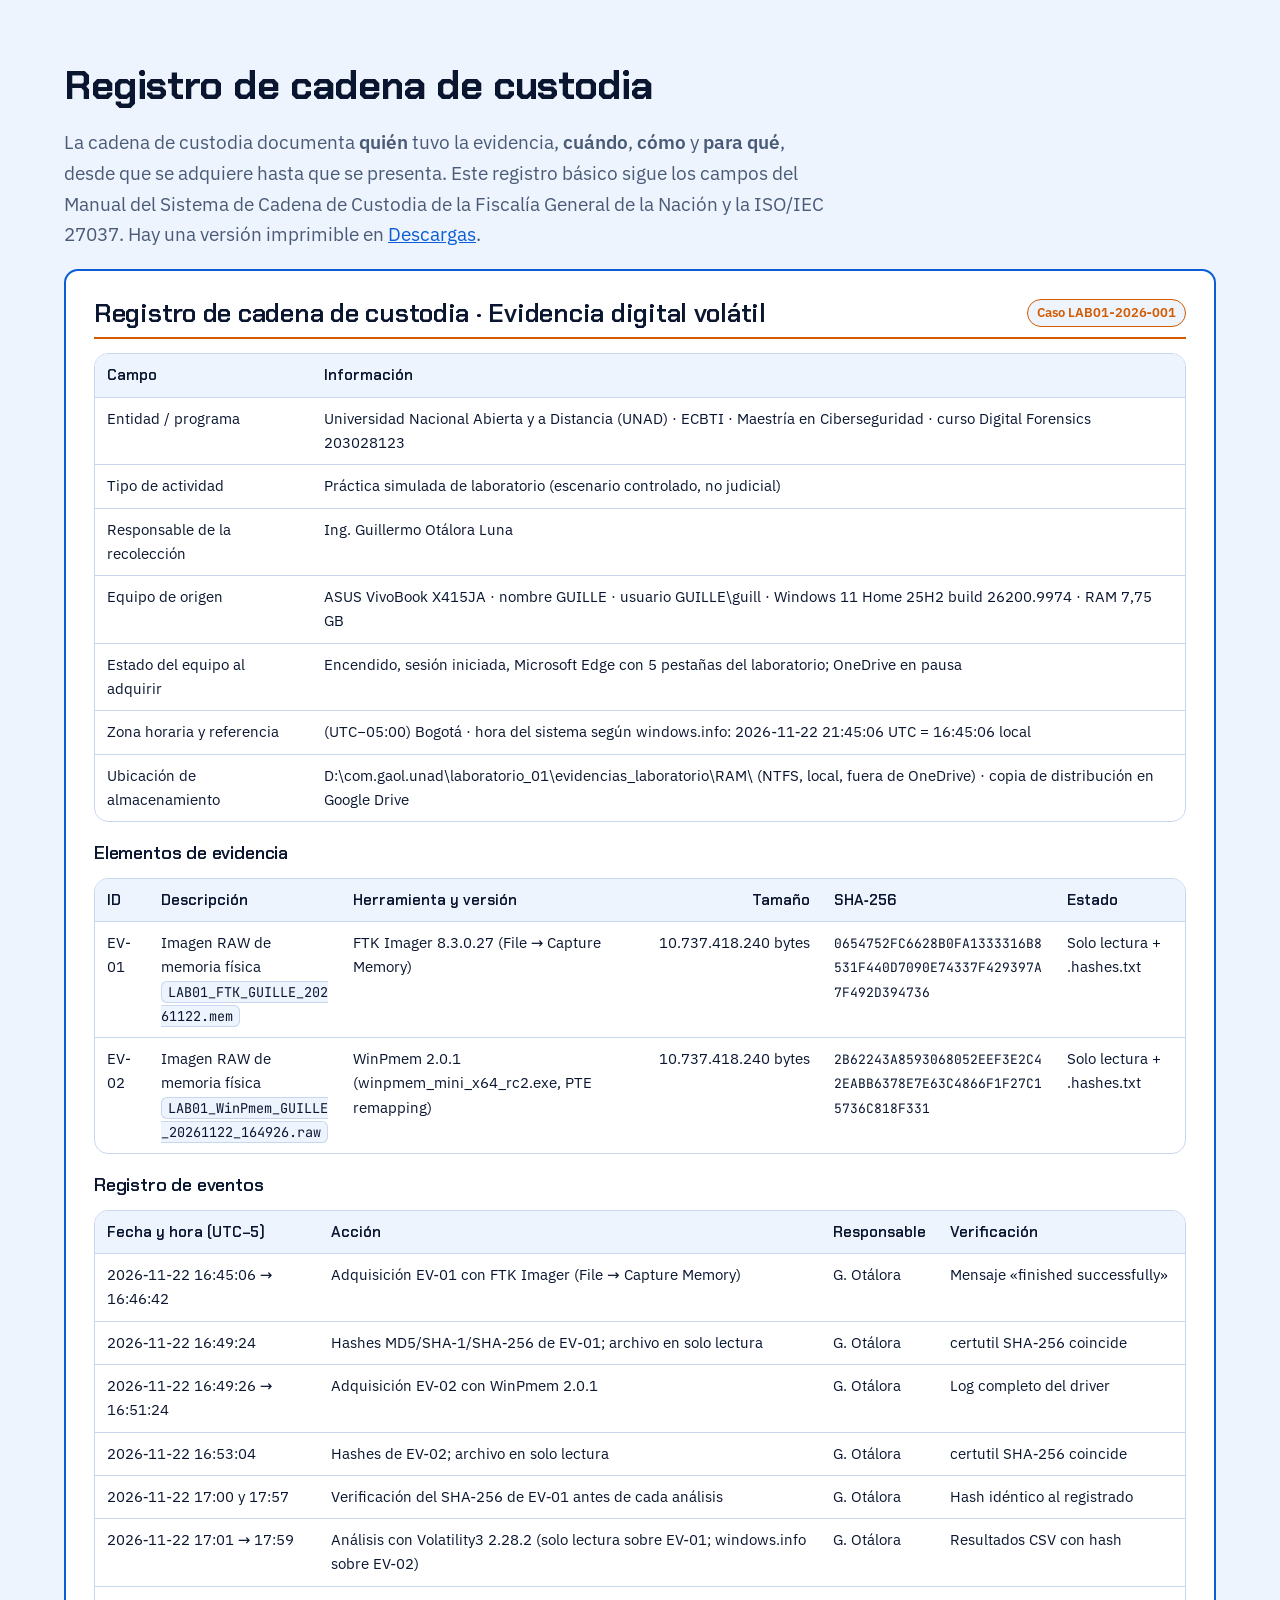
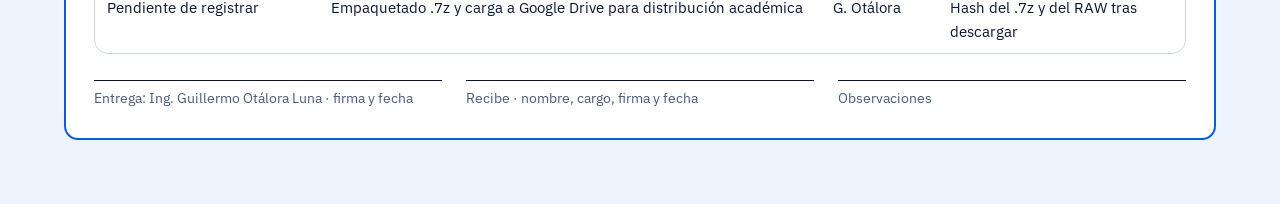
==== cadena-custodia-imprimible.html @ 342c8598 "Add files via upload Publicación inicial Laboratorio 01" ====
<!DOCTYPE html>
<html lang="es">
<head>
<meta charset="utf-8">
<meta name="viewport" content="width=device-width, initial-scale=1">
<title>Cadena de custodia LAB01</title>
<meta name="author" content="Ingeniero Guillermo Otálora Luna">
<meta name="description" content="Tutorial: adquisición de memoria RAM con FTK Imager y WinPmem, hashes, cadena de custodia y análisis con Volatility3. Digital Forensics 203028123, UNAD.">
<link rel="icon" href="assets/favicon.svg" type="image/svg+xml">
<link rel="stylesheet" href="css/estilos.css">
<script>try{var t=localStorage.getItem("lab01-tema");if(t)document.documentElement.dataset.theme=t}catch(e){}</script>
</head>
<body>
<div class="readbar" aria-hidden="true"></div>
<main>
<section class="band alt" id="custodia"><div class="wrap">
 <h2>Registro de cadena de custodia</h2>
 <p class="lead">La cadena de custodia documenta <b>quién</b> tuvo la evidencia, <b>cuándo</b>, <b>cómo</b> y <b>para qué</b>, desde que se adquiere hasta que se presenta. Este registro básico sigue los campos del Manual del Sistema de Cadena de Custodia de la Fiscalía General de la Nación y la ISO/IEC 27037. Hay una versión imprimible en <a href="#descargas">Descargas</a>.</p>
 <div class="coc">
  <header><h3>Registro de cadena de custodia · Evidencia digital volátil</h3><span class="tag o">Caso LAB01‑2026‑001</span></header>
  <div class="scroll"><table class="stack"><thead><tr><th>Campo</th><th>Información</th></tr></thead><tbody><tr><td>Entidad / programa</td><td>Universidad Nacional Abierta y a Distancia (UNAD) · ECBTI · Maestría en Ciberseguridad · curso Digital Forensics 203028123</td></tr><tr><td>Tipo de actividad</td><td>Práctica simulada de laboratorio (escenario controlado, no judicial)</td></tr><tr><td>Responsable de la recolección</td><td>Ing. Guillermo Otálora Luna</td></tr><tr><td>Equipo de origen</td><td>ASUS VivoBook X415JA · nombre GUILLE · usuario GUILLE\guill · Windows 11 Home 25H2 build 26200.9974 · RAM 7,75 GB</td></tr><tr><td>Estado del equipo al adquirir</td><td>Encendido, sesión iniciada, Microsoft Edge con 5 pestañas del laboratorio; OneDrive en pausa</td></tr><tr><td>Zona horaria y referencia</td><td>(UTC−05:00) Bogotá · hora del sistema según windows.info: 2026‑11‑22 21:45:06 UTC = 16:45:06 local</td></tr><tr><td>Ubicación de almacenamiento</td><td>D:\com.gaol.unad\laboratorio_01\evidencias_laboratorio\RAM\ (NTFS, local, fuera de OneDrive) · copia de distribución en Google Drive</td></tr></tbody></table></div>
  <h4>Elementos de evidencia</h4>
  <div class="scroll"><table class="stack"><thead><tr><th>ID</th><th>Descripción</th><th>Herramienta y versión</th><th class="num">Tamaño</th><th>SHA‑256</th><th>Estado</th></tr></thead><tbody><tr><td>EV-01</td><td>Imagen RAW de memoria física<br><code>LAB01_FTK_GUILLE_20261122.mem</code></td><td>FTK Imager 8.3.0.27 (File → Capture Memory)</td><td class="num">10.737.418.240 bytes</td><td><span class="h">0654752FC6628B0FA1333316B8531F440D7090E74337F429397A7F492D394736</span></td><td>Solo lectura + .hashes.txt</td></tr><tr><td>EV-02</td><td>Imagen RAW de memoria física<br><code>LAB01_WinPmem_GUILLE_20261122_164926.raw</code></td><td>WinPmem 2.0.1 (winpmem_mini_x64_rc2.exe, PTE remapping)</td><td class="num">10.737.418.240 bytes</td><td><span class="h">2B62243A8593068052EEF3E2C42EABB6378E7E63C4866F1F27C15736C818F331</span></td><td>Solo lectura + .hashes.txt</td></tr></tbody></table></div>
  <h4>Registro de eventos</h4>
  <div class="scroll"><table class="stack"><thead><tr><th>Fecha y hora (UTC−5)</th><th>Acción</th><th>Responsable</th><th>Verificación</th></tr></thead><tbody><tr><td>2026‑11‑22 16:45:06 → 16:46:42</td><td>Adquisición EV‑01 con FTK Imager (File → Capture Memory)</td><td>G. Otálora</td><td>Mensaje «finished successfully»</td></tr><tr><td>2026‑11‑22 16:49:24</td><td>Hashes MD5/SHA‑1/SHA‑256 de EV‑01; archivo en solo lectura</td><td>G. Otálora</td><td>certutil SHA‑256 coincide</td></tr><tr><td>2026‑11‑22 16:49:26 → 16:51:24</td><td>Adquisición EV‑02 con WinPmem 2.0.1</td><td>G. Otálora</td><td>Log completo del driver</td></tr><tr><td>2026‑11‑22 16:53:04</td><td>Hashes de EV‑02; archivo en solo lectura</td><td>G. Otálora</td><td>certutil SHA‑256 coincide</td></tr><tr><td>2026‑11‑22 17:00 y 17:57</td><td>Verificación del SHA‑256 de EV‑01 antes de cada análisis</td><td>G. Otálora</td><td>Hash idéntico al registrado</td></tr><tr><td>2026‑11‑22 17:01 → 17:59</td><td>Análisis con Volatility3 2.28.2 (solo lectura sobre EV‑01; windows.info sobre EV‑02)</td><td>G. Otálora</td><td>Resultados CSV con hash</td></tr><tr><td>Pendiente de registrar</td><td>Empaquetado .7z y carga a Google Drive para distribución académica</td><td>G. Otálora</td><td>Hash del .7z y del RAW tras descargar</td></tr></tbody></table></div>
  <div class="sig"><div>Entrega: Ing. Guillermo Otálora Luna · firma y fecha</div><div>Recibe · nombre, cargo, firma y fecha</div><div>Observaciones</div></div>
 </div>
</div></section></main></body></html>
---- css/estilos.css ----
/* VOICE   técnico-docente: un manual de laboratorio forense para principiantes, preciso y sin relleno
   IDEA    la consola de un laboratorio de evidencia digital: chips de memoria, trazas de datos, sellos de hash
   PICTURE el flujo vivo RAM -> imagen RAW -> hash -> custodia -> Volatility3, con datos que viajan y parpadean
   COLOUR  fondo azul profundo (noche) o blanco (día); azul eléctrico = adquisición/datos; naranja = integridad/hash/alertas; cian = análisis
   TYPE    Chakra Petch (títulos, tecnológico) + IBM Plex Sans (texto) + JetBrains Mono (comandos)
   LAYOUT  cabecera fija con índice; portada con título y diagrama animado; bandas por paso con texto + capturas; tablas reales */

/* Fuentes alojadas en el propio sitio (funcionan sin conexión) */
@font-face{font-family:"Chakra Petch";src:url(../assets/fonts/chakra-petch-latin-600-normal.woff2) format("woff2");font-weight:600;font-style:normal;font-display:swap}
@font-face{font-family:"Chakra Petch";src:url(../assets/fonts/chakra-petch-latin-700-normal.woff2) format("woff2");font-weight:700;font-style:normal;font-display:swap}
@font-face{font-family:"IBM Plex Sans";src:url(../assets/fonts/ibm-plex-sans-latin-400-normal.woff2) format("woff2");font-weight:400;font-style:normal;font-display:swap}
@font-face{font-family:"IBM Plex Sans";src:url(../assets/fonts/ibm-plex-sans-latin-600-normal.woff2) format("woff2");font-weight:600;font-style:normal;font-display:swap}
@font-face{font-family:"IBM Plex Sans";src:url(../assets/fonts/ibm-plex-sans-latin-400-italic.woff2) format("woff2");font-weight:400;font-style:italic;font-display:swap}
@font-face{font-family:"JetBrains Mono";src:url(../assets/fonts/jetbrains-mono-latin-400-normal.woff2) format("woff2");font-weight:400;font-style:normal;font-display:swap}
@font-face{font-family:"JetBrains Mono";src:url(../assets/fonts/jetbrains-mono-latin-600-normal.woff2) format("woff2");font-weight:600;font-style:normal;font-display:swap}

:root{
  color-scheme:light dark;
  --bg:light-dark(#ffffff,#040b18);
  --bg2:light-dark(#eef4fd,#081429);
  --panel:light-dark(#f6f9ff,#0b1b36);
  --line:light-dark(#c9d7ee,#1c3358);
  --ink:light-dark(#0a1630,#e4edfb);
  --muted:light-dark(#4a5b78,#9fb2d1);
  --blue:light-dark(#0b5cd5,#3d9bff);
  --blue2:light-dark(#063a8c,#1f6fe0);
  --orange:light-dark(#d45a00,#ff8a2a);
  --cyan:light-dark(#007f99,#33d6ff);
  --ok:light-dark(#0b7a43,#3ddc84);
  --bad:light-dark(#b3261e,#ff6b5e);
  --code:light-dark(#0d1b33,#020812);
  --codeink:#dbe7ff;
  --glow:light-dark(rgba(11,92,213,.18),rgba(61,155,255,.35));
  --r:14px;
}
:root[data-theme=light]{color-scheme:light}
:root[data-theme=dark]{color-scheme:dark}
*{box-sizing:border-box;min-width:0}
html{scroll-behavior:smooth;scroll-padding-top:76px}
body{margin:0;background:var(--bg);color:var(--ink);font:16.5px/1.62 "IBM Plex Sans",system-ui,Segoe UI,Roboto,sans-serif;overflow-x:clip}
img{max-width:100%;height:auto;display:block}
a{color:var(--blue)}
a:hover{color:var(--orange)}
h1,h2,h3,h4{font-family:"Chakra Petch","IBM Plex Sans",sans-serif;line-height:1.08;letter-spacing:-.01em;text-wrap:balance;margin:0 0 .5em}
h1{font-size:clamp(34px,5vw,56px);font-weight:700}
h2{font-size:clamp(28px,3.4vw,40px);font-weight:700}
h3{font-size:clamp(21px,2.2vw,26px);font-weight:600;margin-top:1.6em}
h4{font-size:18px;font-weight:600;margin-top:1.2em}
p{margin:0 0 1em;max-width:75ch}
code,kbd,pre{font-family:"JetBrains Mono",Consolas,monospace;font-size:.9em}
code{background:var(--bg2);border:1px solid var(--line);border-radius:6px;padding:1px 6px;overflow-wrap:anywhere}
kbd{border:1px solid var(--line);border-bottom-width:3px;border-radius:6px;padding:0 6px;background:var(--panel)}
.wrap{max-width:1240px;margin:0 auto}
.band{padding-block:clamp(36px,5vw,72px);padding-inline:max(5vw,16px)}
.band.alt{background:var(--bg2)}
.lead{font-size:19px;color:var(--muted);max-width:70ch}
.muted{color:var(--muted)}
.nowrap{white-space:nowrap}

/* ---------- barra superior ---------- */
.top{position:sticky;top:0;z-index:50;background:color-mix(in srgb,var(--bg) 88%,transparent);backdrop-filter:blur(10px);border-bottom:1px solid var(--line)}
.top .wrap{display:flex;align-items:center;gap:16px;padding:8px max(2vw,12px)}
.brand{display:flex;align-items:center;gap:10px;font-family:"Chakra Petch",sans-serif;font-weight:700;text-decoration:none;color:var(--ink);flex:none}
.brand svg{width:34px;height:34px}
.nav{display:flex;gap:4px;overflow-x:auto;scrollbar-width:thin;flex:1}
.nav a{flex:none;text-decoration:none;color:var(--muted);font-size:14px;padding:8px 10px;border-radius:8px;white-space:nowrap}
.nav a:hover,.nav a.on{color:var(--ink);background:var(--panel)}
.nav a.on{box-shadow:inset 0 -2px 0 var(--orange)}
@media(max-width:900px){.top{position:static}}

/* ---------- portada ---------- */
.hero{position:relative;overflow:hidden;background:
  radial-gradient(1200px 500px at 85% -10%,var(--glow),transparent 60%),
  linear-gradient(180deg,var(--bg) 0%,var(--bg2) 100%)}
.hero .grid{display:grid;grid-template-columns:minmax(0,1fr);gap:28px}
.hero h1 span{color:var(--blue)}
.meta{display:flex;flex-wrap:wrap;gap:8px 18px;color:var(--muted);font-size:15px;margin:10px 0 22px}
.meta b{color:var(--ink);font-weight:600}
.kpis{display:grid;grid-template-columns:repeat(auto-fit,minmax(150px,1fr));gap:12px;margin:22px 0}
.kpi{background:var(--panel);border:1px solid var(--line);border-radius:var(--r);padding:12px 14px}
.kpi b{display:block;font:700 clamp(24px,3vw,32px)/1.1 "Chakra Petch",sans-serif;color:var(--blue)}
.kpi.o b{color:var(--orange)}
.kpi span{font-size:14px;color:var(--muted)}
.btns{display:flex;flex-wrap:wrap;gap:10px}
.btn{display:inline-flex;align-items:center;gap:8px;min-height:44px;padding:10px 18px;border-radius:10px;border:1px solid var(--line);background:var(--panel);color:var(--ink);text-decoration:none;font-weight:600;cursor:pointer;font-size:15px}
.btn:hover{border-color:var(--blue);color:var(--ink)}
.btn.pri{background:var(--blue);border-color:var(--blue);color:#fff}
.btn.org{background:var(--orange);border-color:var(--orange);color:#fff}
.btn:focus-visible,a:focus-visible,button:focus-visible,input:focus-visible,textarea:focus-visible{outline:3px solid var(--orange);outline-offset:2px}
.btn svg{width:18px;height:18px}

/* ---------- diagrama principal ---------- */
.pipe{width:100%;height:auto;display:block}
.pipe text{font-family:"Chakra Petch",sans-serif;fill:var(--ink)}
.pipe .lbl{font-size:15px;font-weight:600}
.pipe .sub{font-size:12px;fill:var(--muted)}
.pipe .box{fill:var(--panel);stroke:var(--line);stroke-width:1.5}
.pipe .flow{fill:none;stroke:var(--blue);stroke-width:3;stroke-dasharray:8 10;animation:flow 1.1s linear infinite}
.pipe .flow.o{stroke:var(--orange)}
.pipe .flow.c{stroke:var(--cyan)}
.pipe .cell{fill:var(--blue);animation:blink 1.6s ease-in-out infinite}
.pipe .cell.o{fill:var(--orange)}
.pipe .led{fill:var(--ok);animation:blink 1s steps(2) infinite}
.pipe .hashring{fill:none;stroke:var(--orange);stroke-width:3;stroke-dasharray:4 6;transform-box:fill-box;transform-origin:center;animation:spin 6s linear infinite}
.pipe .scan{fill:var(--cyan);opacity:.25;animation:scan 2.4s ease-in-out infinite}
@keyframes flow{to{stroke-dashoffset:-36}}
@keyframes blink{0%,100%{opacity:1}50%{opacity:.15}}
@keyframes spin{to{transform:rotate(360deg)}}
@keyframes scan{0%,100%{transform:translateY(0)}50%{transform:translateY(54px)}}
@keyframes pulse{0%,100%{box-shadow:0 0 0 0 var(--glow)}50%{box-shadow:0 0 0 10px transparent}}

/* ---------- bloques de contenido ---------- */
.cols{display:grid;grid-template-columns:repeat(auto-fit,minmax(min(100%,340px),1fr));gap:20px 28px;align-items:start}
.cols3{display:grid;grid-template-columns:repeat(auto-fit,minmax(min(100%,260px),1fr));gap:16px}
.card{background:var(--panel);border:1px solid var(--line);border-radius:var(--r);padding:18px 20px}
.card h4{margin-top:0}
.call{border-left:5px solid var(--blue);background:var(--panel);border-radius:0 var(--r) var(--r) 0;padding:14px 18px;margin:18px 0;max-width:900px}
.call.warn{border-left-color:var(--orange)}
.call.bad{border-left-color:var(--bad)}
.call.ok{border-left-color:var(--ok)}
.call>b:first-child{display:block;font-family:"Chakra Petch",sans-serif;font-size:17px;margin-bottom:4px}
.call p:last-child{margin-bottom:0}
.step{display:grid;grid-template-columns:52px minmax(0,1fr);gap:14px;margin:18px 0}
.step .n{width:44px;height:44px;border-radius:50%;display:grid;place-items:center;font:700 18px "Chakra Petch",sans-serif;color:#fff;background:var(--blue);animation:pulse 2.8s infinite}
.step.o .n{background:var(--orange)}
.step.c .n{background:var(--cyan);color:#021018}
.step h3{margin-top:6px}
ol.do,ul.do{padding-left:1.2em;max-width:80ch}
ol.do li,ul.do li{margin:.35em 0}
.tag{display:inline-block;font-size:13px;font-weight:600;padding:2px 9px;border-radius:99px;background:var(--bg2);border:1px solid var(--line);color:var(--muted)}
.tag.b{color:var(--blue);border-color:var(--blue)}
.tag.o{color:var(--orange);border-color:var(--orange)}

/* ---------- figuras ---------- */
.gal{display:grid;grid-template-columns:repeat(auto-fill,minmax(min(100%,300px),1fr));gap:16px;margin:16px 0}
.gal.two{grid-template-columns:repeat(auto-fit,minmax(min(100%,460px),1fr))}
figure{margin:0;background:var(--panel);border:1px solid var(--line);border-radius:var(--r);overflow:hidden;display:flex;flex-direction:column}
figure.wide{margin:18px 0}
figure img{cursor:zoom-in;background:#000;width:100%;object-fit:contain}
figure.wide img{max-height:620px}
figcaption{padding:10px 14px;font-size:14px;color:var(--muted)}
figcaption b{color:var(--ink)}
figcaption .f{display:block;font-family:"JetBrains Mono",monospace;font-size:12px;color:var(--orange);margin-top:3px;overflow-wrap:anywhere}
.lb{position:fixed;inset:0;z-index:100;background:rgba(2,6,14,.92);display:none;align-items:center;justify-content:center;padding:20px;flex-direction:column;gap:10px}
.lb.on{display:flex}
.lb img{max-height:86vh;max-width:96vw;border-radius:8px;cursor:zoom-out}
.lb p{color:#dbe7ff;margin:0;text-align:center}
.lb button{position:absolute;top:14px;right:14px}

/* ---------- código ---------- */
.code{position:relative;margin:12px 0 18px;max-width:100%}
.code pre{background:var(--code);color:var(--codeink);border:1px solid var(--line);border-radius:12px;padding:16px 16px 14px;margin:0;overflow-x:auto;line-height:1.5}
.code .cp{position:absolute;top:8px;right:8px;min-height:32px;padding:4px 10px;font-size:13px;border-radius:8px;border:1px solid #2b4673;background:#0f2346;color:#dbe7ff;cursor:pointer}
.code .cp:hover{border-color:var(--orange)}
.code .t{display:block;font-size:12px;color:var(--muted);margin-bottom:4px}
pre code{background:none;border:0;padding:0;color:inherit;font-size:inherit;overflow-wrap:normal}
pre .c{color:#7f97bd}
pre .o{color:#ffb070}
pre .k{color:#6fc3ff}

/* ---------- tablas ---------- */
.scroll{overflow-x:auto;margin:14px 0 22px;border:1px solid var(--line);border-radius:var(--r)}
table{border-collapse:collapse;width:100%;font-size:15px}
th,td{padding:9px 12px;text-align:left;vertical-align:top;border-bottom:1px solid var(--line)}
th{background:var(--bg2);font-family:"Chakra Petch",sans-serif;font-weight:600;font-size:15px}
tr:last-child td{border-bottom:0}
td.num,th.num{text-align:right;font-variant-numeric:tabular-nums;white-space:nowrap}
td.h,.h{font-family:"JetBrains Mono",monospace;font-size:13px;overflow-wrap:anywhere;word-break:break-all}
.yes{color:var(--ok);font-weight:600}
.no{color:var(--bad);font-weight:600}
.win{color:var(--blue);font-weight:600}

/* ---------- barras/HTML charts ---------- */
.bars{display:grid;gap:8px;margin:12px 0 20px}
.bar{display:grid;grid-template-columns:minmax(120px,190px) minmax(0,1fr) 84px;gap:10px;align-items:center;font-size:14px}
.bar .t{height:22px;background:var(--bg2);border-radius:6px;overflow:hidden;border:1px solid var(--line)}
.bar .t i{display:block;height:100%;background:linear-gradient(90deg,var(--blue2),var(--blue));transform-origin:left;animation:grow 1.4s ease-out both}
.bar.o .t i{background:linear-gradient(90deg,#b84a00,var(--orange))}
.bar.c .t i{background:linear-gradient(90deg,#007a99,var(--cyan))}
.bar .v{text-align:right;font-variant-numeric:tabular-nums;white-space:nowrap;font-weight:600}
@keyframes grow{from{transform:scaleX(0)}}
@media(max-width:520px){.bar{grid-template-columns:minmax(0,1fr) 70px}.bar .t{grid-column:1/-1;grid-row:2}}

/* mapa de memoria física */
.mmap{position:relative;height:64px;border-radius:10px;overflow:hidden;border:1px solid var(--line);display:flex;margin:12px 0 6px}
.mmap div{height:100%;position:relative}
.mmap .ram{background:repeating-linear-gradient(90deg,var(--blue) 0 6px,color-mix(in srgb,var(--blue) 70%,#fff) 6px 7px);animation:blink 3s ease-in-out infinite}
.mmap .gap{background:repeating-linear-gradient(45deg,color-mix(in srgb,var(--muted) 35%,transparent) 0 6px,transparent 6px 12px)}
.mmap .tiny{background:var(--orange)}
.mscale{position:relative;height:18px;font:12px "JetBrains Mono",monospace;color:var(--muted)}
.mscale span{position:absolute;top:0;white-space:nowrap}
.legend{display:flex;flex-wrap:wrap;gap:8px 18px;font-size:14px;color:var(--muted);margin:8px 0 16px}
.legend i{display:inline-block;width:14px;height:14px;border-radius:3px;vertical-align:-2px;margin-right:6px}

/* línea de tiempo */
.tl{position:relative;margin:20px 0 10px;padding-left:26px;border-left:3px solid var(--line)}
.tl li{list-style:none;position:relative;margin:0 0 14px}
.tl li::before{content:"";position:absolute;left:-35px;top:6px;width:14px;height:14px;border-radius:50%;background:var(--blue);box-shadow:0 0 0 4px var(--bg)}
.tl li.o::before{background:var(--orange)}
.tl li.c::before{background:var(--cyan)}
.tl time{font:600 15px "JetBrains Mono",monospace;color:var(--blue);margin-right:10px;white-space:nowrap}
.tl li.o time{color:var(--orange)}

/* demostración hash */
.hashdemo{display:grid;grid-template-columns:repeat(auto-fit,minmax(min(100%,320px),1fr));gap:16px}
.hashdemo textarea{width:100%;min-height:86px;font:16px "JetBrains Mono",monospace;border-radius:10px;border:1px solid var(--line);background:var(--bg);color:var(--ink);padding:10px}
.hout{font:13px/1.5 "JetBrains Mono",monospace;overflow-wrap:anywhere;background:var(--code);color:var(--codeink);border-radius:10px;padding:10px 12px;min-height:70px}
.hout i{font-style:normal;color:#ffb070}

/* RAM vs disco */
.vs{display:grid;grid-template-columns:repeat(auto-fit,minmax(min(100%,300px),1fr));gap:16px}
.mem{display:grid;grid-template-columns:repeat(16,1fr);gap:3px;margin:10px 0}
.mem i{aspect-ratio:1;border-radius:2px;background:var(--blue);opacity:.35}
.mem i.on{opacity:1}
.mem.disk i{opacity:.8;background:var(--muted)}
.hv{font:12px "JetBrains Mono",monospace;overflow-wrap:anywhere;color:var(--orange)}

/* diagrama de flujo (Reto 3-d) */
.flowfig{background:var(--panel);border:1px solid var(--line);border-radius:var(--r);padding:10px;overflow-x:auto}
.flowfig svg{min-width:760px;width:100%;height:auto;display:block}
.flowfig text{font-family:"Chakra Petch",sans-serif;fill:var(--ink);font-size:14px}
.flowfig .n{fill:var(--bg);stroke:var(--blue);stroke-width:2}
.flowfig .n.o{stroke:var(--orange)}
.flowfig .n.c{stroke:var(--cyan)}
.flowfig .d{fill:var(--bg);stroke:var(--orange);stroke-width:2}
.flowfig .bad{fill:color-mix(in srgb,var(--bad) 14%,var(--bg));stroke:var(--bad);stroke-width:2}
.flowfig .e{fill:none;stroke:var(--muted);stroke-width:2;marker-end:url(#ar)}
.flowfig .e.live{stroke:var(--blue);stroke-dasharray:6 8;animation:flow 1.2s linear infinite}
.flowfig .tok{fill:var(--orange)}
.flowfig .sm{font-size:12px;fill:var(--muted)}

/* volatilidad (RFC 3227) */
.vol{display:grid;gap:8px;margin:14px 0}
.vol div{display:grid;grid-template-columns:minmax(0,1fr) auto;align-items:center;gap:12px;padding:10px 14px;border-radius:10px;border:1px solid var(--line);background:var(--panel);position:relative;overflow:hidden}
.vol div::after{content:"";position:absolute;inset:0;background:linear-gradient(90deg,transparent,var(--glow),transparent);transform:translateX(-100%);animation:sweep var(--s,3s) linear infinite}
.vol b{font-family:"Chakra Petch",sans-serif}
.vol span{font-size:13px;color:var(--muted);white-space:nowrap}
.vol .hl{border-color:var(--orange)}
.vol .hl b{color:var(--orange)}
@keyframes sweep{to{transform:translateX(100%)}}

/* árbol de carpetas */
.tree{font:14px/1.6 "JetBrains Mono",monospace;background:var(--code);color:var(--codeink);border-radius:12px;padding:14px 16px;overflow-x:auto;white-space:pre}
.tree .o{color:#ffb070}.tree .b{color:#6fc3ff}.tree .c{color:#7f97bd}

/* formulario cadena de custodia */
.coc{background:var(--bg);border:2px solid var(--blue);border-radius:var(--r);padding:clamp(14px,3vw,28px)}
.coc header{display:flex;flex-wrap:wrap;justify-content:space-between;gap:10px;border-bottom:2px solid var(--orange);padding-bottom:10px;margin-bottom:14px}
.coc header h3{margin:0}
.sig{display:grid;grid-template-columns:repeat(auto-fit,minmax(220px,1fr));gap:24px;margin-top:26px}
.sig div{border-top:1px solid var(--ink);padding-top:6px;font-size:14px;color:var(--muted)}

footer{background:var(--code);color:#c8d6f0;padding:36px max(5vw,16px)}
footer a{color:#7fbfff}
footer .wrap{display:flex;flex-wrap:wrap;gap:20px;justify-content:space-between}

@media (prefers-reduced-motion:reduce){*,*::before,*::after{animation:none!important;transition:none!important}html{scroll-behavior:auto}}
@media(max-width:600px){table{font-size:13px}th,td{padding:7px 6px}.stack thead{display:none}.stack tr{display:grid;padding-block:8px;border-bottom:1px solid var(--line)}.stack td{display:grid;grid-template-columns:8.5em minmax(0,1fr);gap:8px;border:0;padding:3px 6px}.stack td::before{content:attr(data-l);font-weight:600;color:var(--muted)}.stack td.num{text-align:left}body{font-size:16px}}

/* ---------- impresión / PDF ---------- */
@media print{
  :root{color-scheme:light}
  body{background:#fff;color:#0a1630;font-size:11pt}
  .top,.lb,.noprint,.cp,#hashdemo-tool{display:none!important}
  .band{padding:10mm 0}
  .band.alt,.hero{background:#fff}
  *{animation:none!important}
  figure,table,.card,.call,.code,.coc,.flowfig,.step{break-inside:avoid}
  h2{break-before:page}
  .hero h2{break-before:auto}
  figure.wide img{max-height:120mm}
  .gal{grid-template-columns:1fr 1fr}
  .code pre{white-space:pre-wrap;font-size:7.2pt;line-height:1.35}
  #caso{break-before:page}
  #caso h2{break-before:avoid}
  a{color:#0b5cd5;text-decoration:none}
  .flowfig svg{min-width:0}
  p,.lead,.call{max-width:none}
  body{font-size:10.5pt}
  .gal{grid-template-columns:1fr 1fr 1fr}
  .gal.two{grid-template-columns:1fr 1fr}
  td.h,.h{font-size:9pt}
}

/* =================== v3: tema, marcos de sección, glosario, UX =================== */
:root{--blue-soft:light-dark(#e4eeff,#0d2147);--orange-soft:light-dark(#fff0e3,#2a1606);--cyan-soft:light-dark(#e0f7fb,#05252e);--violet:light-dark(#5b3fd6,#a48bff);--violet-soft:light-dark(#efeaff,#1a1238);--green:light-dark(#0b7a43,#3ddc84);--green-soft:light-dark(#e3f6ec,#082a19)}
:root[data-theme=light]{--bg2:#eef4fd;--muted:#3e4f6b}
:root[data-theme=dark]{--muted:#a9bcd9}

/* barra de lectura */
.readbar{position:fixed;top:0;left:0;height:3px;width:0;z-index:60;background:linear-gradient(90deg,var(--blue),var(--cyan),var(--orange));box-shadow:0 0 8px var(--glow)}

/* botones de la cabecera */
.tools{display:flex;align-items:center;gap:8px;flex:none}
.ibtn{display:inline-grid;place-items:center;width:44px;height:44px;border-radius:12px;border:1px solid var(--line);background:var(--panel);color:var(--ink);cursor:pointer}
.ibtn:hover{border-color:var(--orange)}
.ibtn svg{width:20px;height:20px}
.ibtn .sun{display:none}
:root[data-theme=dark] .ibtn .sun{display:block}:root[data-theme=dark] .ibtn .moon{display:none}
.prog{font:600 13px "JetBrains Mono",monospace;color:var(--muted);white-space:nowrap;padding:6px 10px;border-radius:99px;border:1px solid var(--line);background:var(--panel)}
.prog b{color:var(--ok)}
@media(max-width:700px){.prog{display:none}}

/* marcos de color por sección */
.frame{position:relative;border:1px solid color-mix(in srgb,var(--tone) 45%,var(--line));border-top:6px solid var(--tone);border-radius:18px;background:linear-gradient(180deg,var(--tone-soft),var(--bg) 220px);padding:clamp(18px,3vw,36px) clamp(16px,3vw,40px)}
.band.alt .frame{background:linear-gradient(180deg,var(--tone-soft),var(--bg2) 220px)}
.frame::before{content:attr(data-label);position:absolute;top:-15px;left:22px;font:700 12px/1 "Chakra Petch",sans-serif;letter-spacing:.04em;padding:6px 12px;border-radius:99px;background:var(--tone);color:#fff}
.frame h2{color:var(--ink)}
.frame h2::after{content:"";display:block;width:72px;height:4px;border-radius:4px;margin-top:12px;background:linear-gradient(90deg,var(--tone),transparent)}
.t-blue{--tone:var(--blue);--tone-soft:var(--blue-soft)}
.t-orange{--tone:var(--orange);--tone-soft:var(--orange-soft)}
.t-cyan{--tone:var(--cyan);--tone-soft:var(--cyan-soft)}
.t-violet{--tone:var(--violet);--tone-soft:var(--violet-soft)}
.t-green{--tone:var(--green);--tone-soft:var(--green-soft)}
.t-cyan::before{color:#021018}

/* pasos: marca de completado */
.done{display:inline-flex;align-items:center;gap:6px;margin-left:10px;vertical-align:middle;font:600 13px "IBM Plex Sans",sans-serif;color:var(--muted);cursor:pointer;border:1px solid var(--line);border-radius:99px;padding:3px 10px;background:var(--panel)}
.done input{width:16px;height:16px;accent-color:var(--ok)}
.step.ok .n{background:var(--ok)!important;color:#fff}
.step.ok h3{text-decoration:none}

/* ir arriba */
.totop{position:fixed;right:18px;bottom:18px;z-index:55;opacity:0;pointer-events:none;transition:opacity .2s}
.totop.on{opacity:1;pointer-events:auto}

/* ---------- glosario ---------- */
.gtools{display:flex;flex-wrap:wrap;gap:10px;align-items:center;margin:8px 0 18px}
.gtools input{flex:1 1 240px;min-height:44px;font-size:16px;border-radius:12px;border:1px solid var(--line);background:var(--bg);color:var(--ink);padding:8px 14px}
.chip{min-height:40px;padding:6px 14px;border-radius:99px;border:1px solid var(--line);background:var(--panel);color:var(--ink);cursor:pointer;font-weight:600;font-size:14px}
.chip[aria-pressed=true]{background:var(--tone,var(--blue));border-color:var(--tone,var(--blue));color:#fff}
.gtopic{margin:22px 0 8px;padding:14px 16px 18px;border-radius:16px;border:1px solid color-mix(in srgb,var(--tone) 40%,var(--line));border-left:6px solid var(--tone);background:var(--tone-soft)}
.gtopic h3{margin:0 0 12px;font-size:21px;display:flex;align-items:center;gap:10px}
.gtopic h3 span{font:600 13px "JetBrains Mono",monospace;color:var(--muted)}
.gcards{display:grid;grid-template-columns:repeat(auto-fill,minmax(min(100%,220px),1fr));gap:14px}
.gcard{display:block;width:100%;perspective:1000px;min-height:170px;border:0;padding:0;background:none;cursor:pointer;text-align:left;font:inherit;color:inherit}
.gin{display:block;position:relative;width:100%;height:100%;min-height:170px;transition:transform .6s cubic-bezier(.3,.7,.2,1);transform-style:preserve-3d}
.gcard.flip .gin{transform:rotateY(180deg)}
.gf,.gb{position:absolute;inset:0;border-radius:14px;padding:16px;backface-visibility:hidden;-webkit-backface-visibility:hidden;display:flex;flex-direction:column;border:1px solid color-mix(in srgb,var(--tone) 50%,var(--line))}
.gf{background:linear-gradient(145deg,var(--panel),var(--tone-soft));justify-content:center;align-items:flex-start;gap:8px}
.gf b{font:700 20px/1.15 "Chakra Petch",sans-serif;color:var(--ink)}
.gf small{font-size:13px;color:var(--muted)}
.gf::after{content:"↻ voltear";position:absolute;right:12px;bottom:10px;font:600 12px "JetBrains Mono",monospace;color:var(--tone)}
.gb{transform:rotateY(180deg);background:var(--bg);font-size:14.5px;line-height:1.45;overflow:auto;border-top:4px solid var(--tone)}
.gb b{font:700 15px "Chakra Petch",sans-serif;color:var(--tone);margin-bottom:6px}
.gcard:focus-visible{outline:3px solid var(--orange);outline-offset:3px;border-radius:14px}
.gcard:hover .gf{box-shadow:0 0 0 2px var(--tone) inset}
.gcard[hidden],.gtopic[hidden]{display:none}
.gcount{color:var(--muted);font-size:14px}
@media (prefers-reduced-motion:reduce){.gin{transition:none}}

@media print{
  .readbar,.tools,.totop,.done,.gtools{display:none!important}
  .frame{border-top-width:3px;background:#fff!important}
  .frame::before{position:static;display:inline-block;margin-bottom:8px}
  .gcards{grid-template-columns:1fr 1fr}
  .gcard,.gin{min-height:0}
  .gin{transform:none!important}
  .gf,.gb{position:static;transform:none;backface-visibility:visible;border-radius:8px}
  .gf{padding:8px 10px 2px;background:#fff;border-bottom:0}
  .gf::after{display:none}
  .gb{padding:2px 10px 8px;border-top:0;font-size:9.5pt}
  .gb b{display:none}
  .gcard{break-inside:avoid;border:1px solid #c9d7ee;border-radius:8px}
}
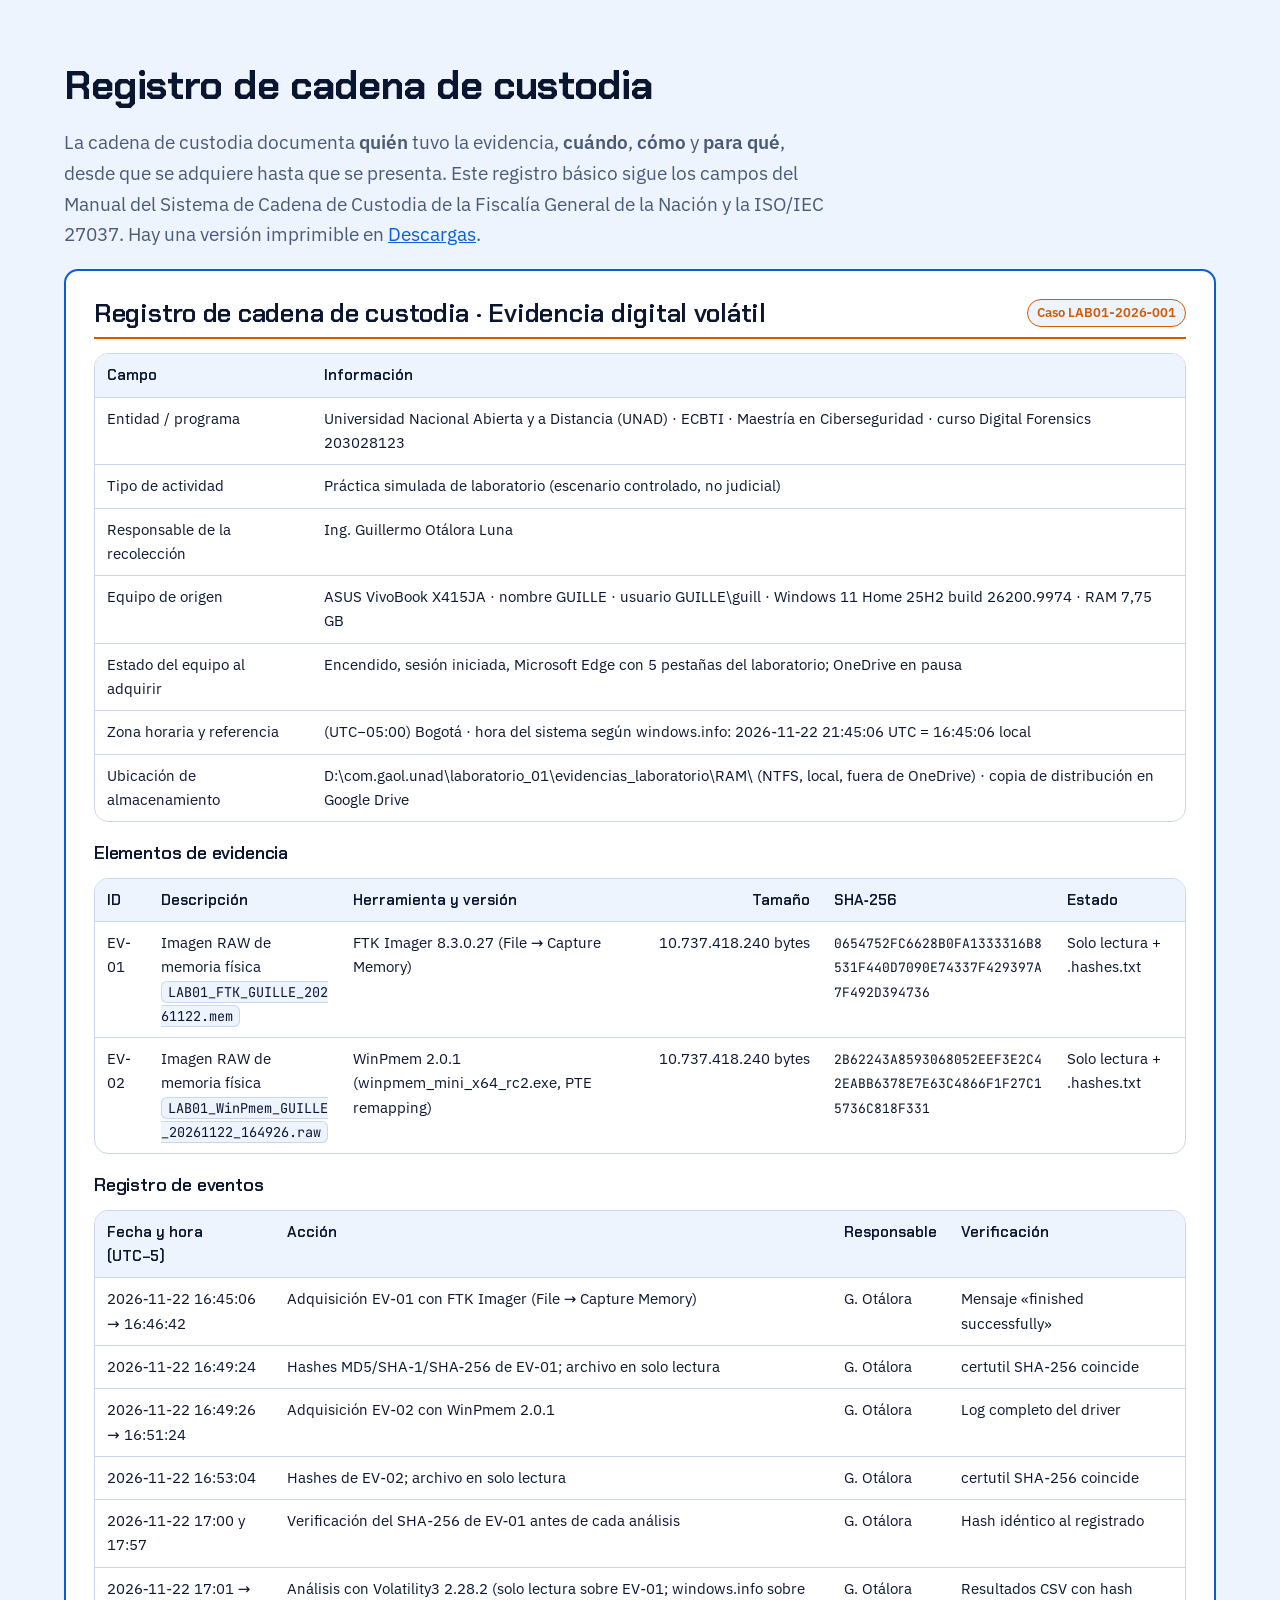
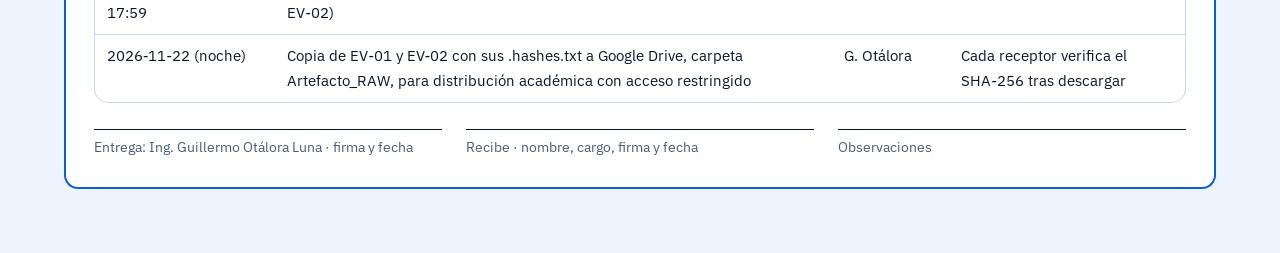
==== commit 9c7113c4: "Lab01: descarga desde Artefacto_RAW y mkdir corregido" ====
--- a/cadena-custodia-imprimible.html
+++ b/cadena-custodia-imprimible.html
@@ -22,7 +22,7 @@
   <h4>Elementos de evidencia</h4>
   <div class="scroll"><table class="stack"><thead><tr><th>ID</th><th>Descripción</th><th>Herramienta y versión</th><th class="num">Tamaño</th><th>SHA‑256</th><th>Estado</th></tr></thead><tbody><tr><td>EV-01</td><td>Imagen RAW de memoria física<br><code>LAB01_FTK_GUILLE_20261122.mem</code></td><td>FTK Imager 8.3.0.27 (File → Capture Memory)</td><td class="num">10.737.418.240 bytes</td><td><span class="h">0654752FC6628B0FA1333316B8531F440D7090E74337F429397A7F492D394736</span></td><td>Solo lectura + .hashes.txt</td></tr><tr><td>EV-02</td><td>Imagen RAW de memoria física<br><code>LAB01_WinPmem_GUILLE_20261122_164926.raw</code></td><td>WinPmem 2.0.1 (winpmem_mini_x64_rc2.exe, PTE remapping)</td><td class="num">10.737.418.240 bytes</td><td><span class="h">2B62243A8593068052EEF3E2C42EABB6378E7E63C4866F1F27C15736C818F331</span></td><td>Solo lectura + .hashes.txt</td></tr></tbody></table></div>
   <h4>Registro de eventos</h4>
-  <div class="scroll"><table class="stack"><thead><tr><th>Fecha y hora (UTC−5)</th><th>Acción</th><th>Responsable</th><th>Verificación</th></tr></thead><tbody><tr><td>2026‑11‑22 16:45:06 → 16:46:42</td><td>Adquisición EV‑01 con FTK Imager (File → Capture Memory)</td><td>G. Otálora</td><td>Mensaje «finished successfully»</td></tr><tr><td>2026‑11‑22 16:49:24</td><td>Hashes MD5/SHA‑1/SHA‑256 de EV‑01; archivo en solo lectura</td><td>G. Otálora</td><td>certutil SHA‑256 coincide</td></tr><tr><td>2026‑11‑22 16:49:26 → 16:51:24</td><td>Adquisición EV‑02 con WinPmem 2.0.1</td><td>G. Otálora</td><td>Log completo del driver</td></tr><tr><td>2026‑11‑22 16:53:04</td><td>Hashes de EV‑02; archivo en solo lectura</td><td>G. Otálora</td><td>certutil SHA‑256 coincide</td></tr><tr><td>2026‑11‑22 17:00 y 17:57</td><td>Verificación del SHA‑256 de EV‑01 antes de cada análisis</td><td>G. Otálora</td><td>Hash idéntico al registrado</td></tr><tr><td>2026‑11‑22 17:01 → 17:59</td><td>Análisis con Volatility3 2.28.2 (solo lectura sobre EV‑01; windows.info sobre EV‑02)</td><td>G. Otálora</td><td>Resultados CSV con hash</td></tr><tr><td>Pendiente de registrar</td><td>Empaquetado .7z y carga a Google Drive para distribución académica</td><td>G. Otálora</td><td>Hash del .7z y del RAW tras descargar</td></tr></tbody></table></div>
+  <div class="scroll"><table class="stack"><thead><tr><th>Fecha y hora (UTC−5)</th><th>Acción</th><th>Responsable</th><th>Verificación</th></tr></thead><tbody><tr><td>2026‑11‑22 16:45:06 → 16:46:42</td><td>Adquisición EV‑01 con FTK Imager (File → Capture Memory)</td><td>G. Otálora</td><td>Mensaje «finished successfully»</td></tr><tr><td>2026‑11‑22 16:49:24</td><td>Hashes MD5/SHA‑1/SHA‑256 de EV‑01; archivo en solo lectura</td><td>G. Otálora</td><td>certutil SHA‑256 coincide</td></tr><tr><td>2026‑11‑22 16:49:26 → 16:51:24</td><td>Adquisición EV‑02 con WinPmem 2.0.1</td><td>G. Otálora</td><td>Log completo del driver</td></tr><tr><td>2026‑11‑22 16:53:04</td><td>Hashes de EV‑02; archivo en solo lectura</td><td>G. Otálora</td><td>certutil SHA‑256 coincide</td></tr><tr><td>2026‑11‑22 17:00 y 17:57</td><td>Verificación del SHA‑256 de EV‑01 antes de cada análisis</td><td>G. Otálora</td><td>Hash idéntico al registrado</td></tr><tr><td>2026‑11‑22 17:01 → 17:59</td><td>Análisis con Volatility3 2.28.2 (solo lectura sobre EV‑01; windows.info sobre EV‑02)</td><td>G. Otálora</td><td>Resultados CSV con hash</td></tr><tr><td>2026‑11‑22 (noche)</td><td>Copia de EV‑01 y EV‑02 con sus .hashes.txt a Google Drive, carpeta Artefacto_RAW, para distribución académica con acceso restringido</td><td>G. Otálora</td><td>Cada receptor verifica el SHA‑256 tras descargar</td></tr></tbody></table></div>
   <div class="sig"><div>Entrega: Ing. Guillermo Otálora Luna · firma y fecha</div><div>Recibe · nombre, cargo, firma y fecha</div><div>Observaciones</div></div>
  </div>
 </div></section></main></body></html>
